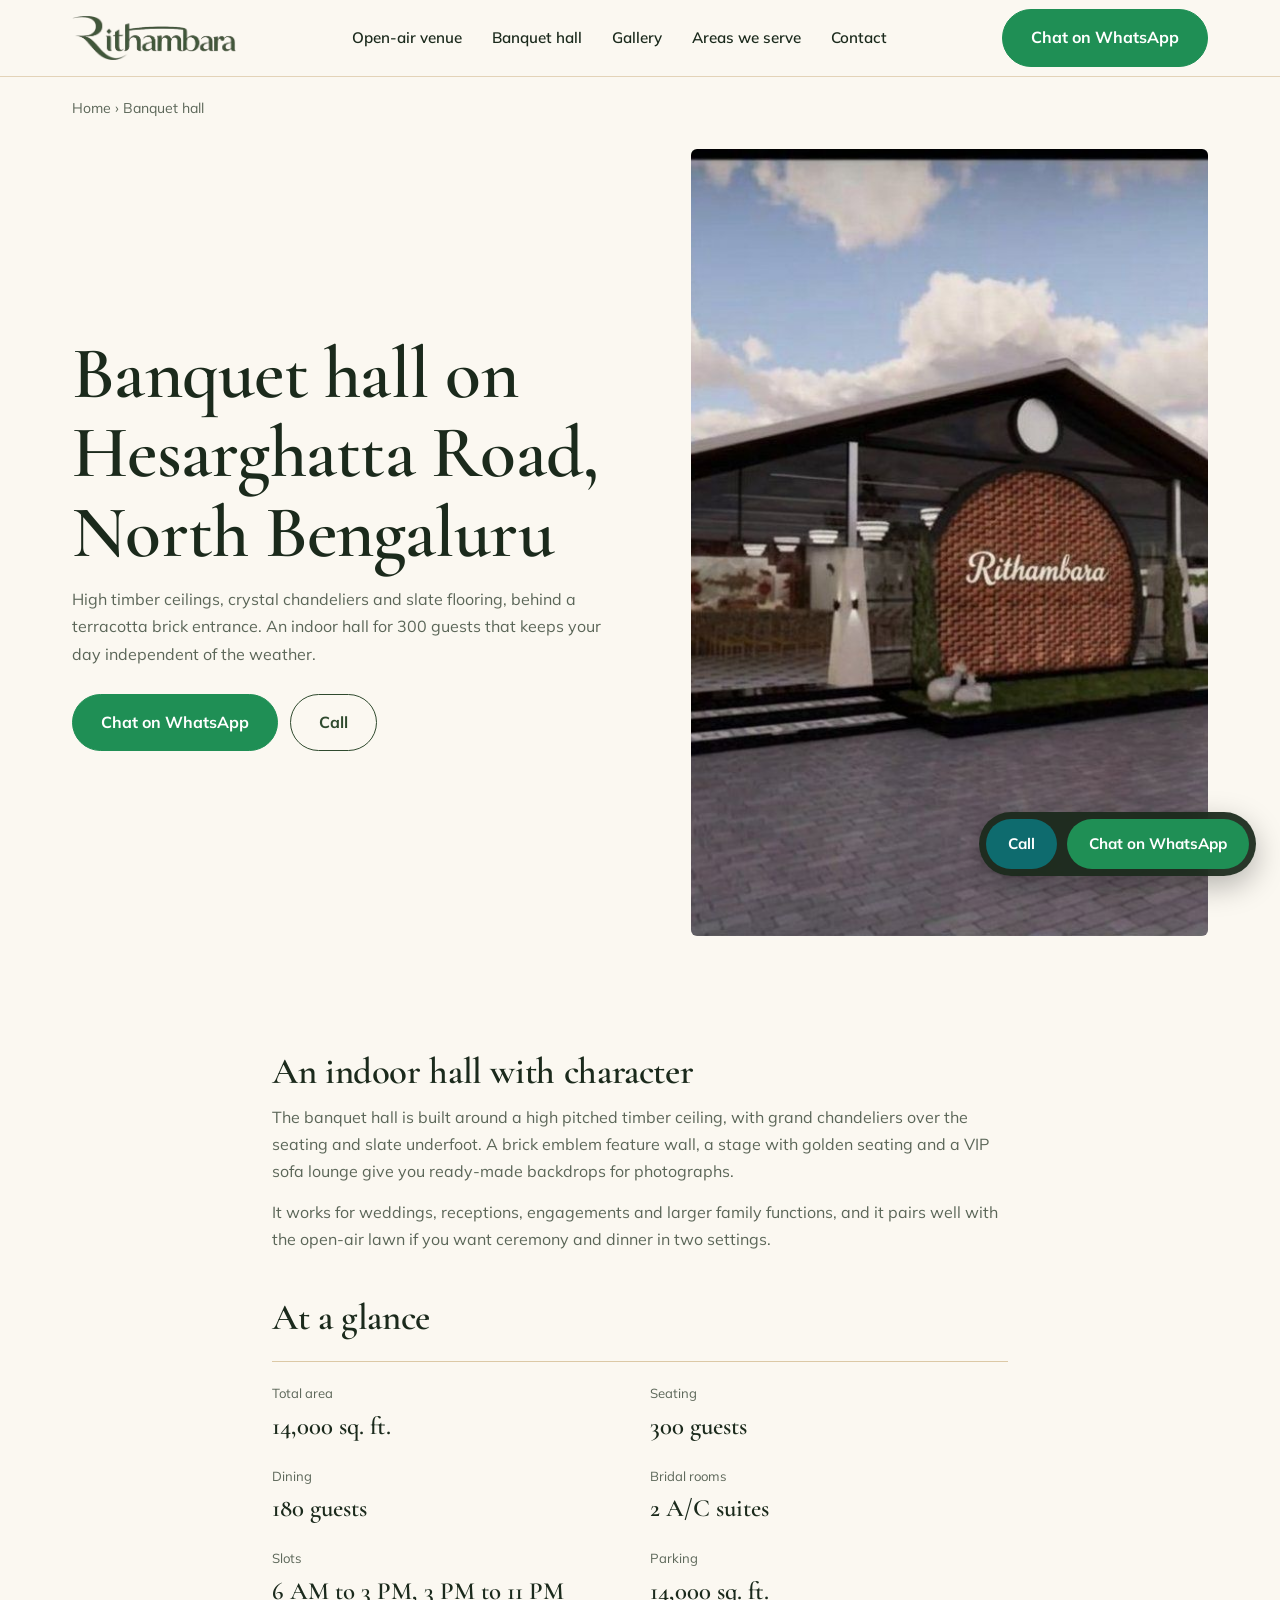
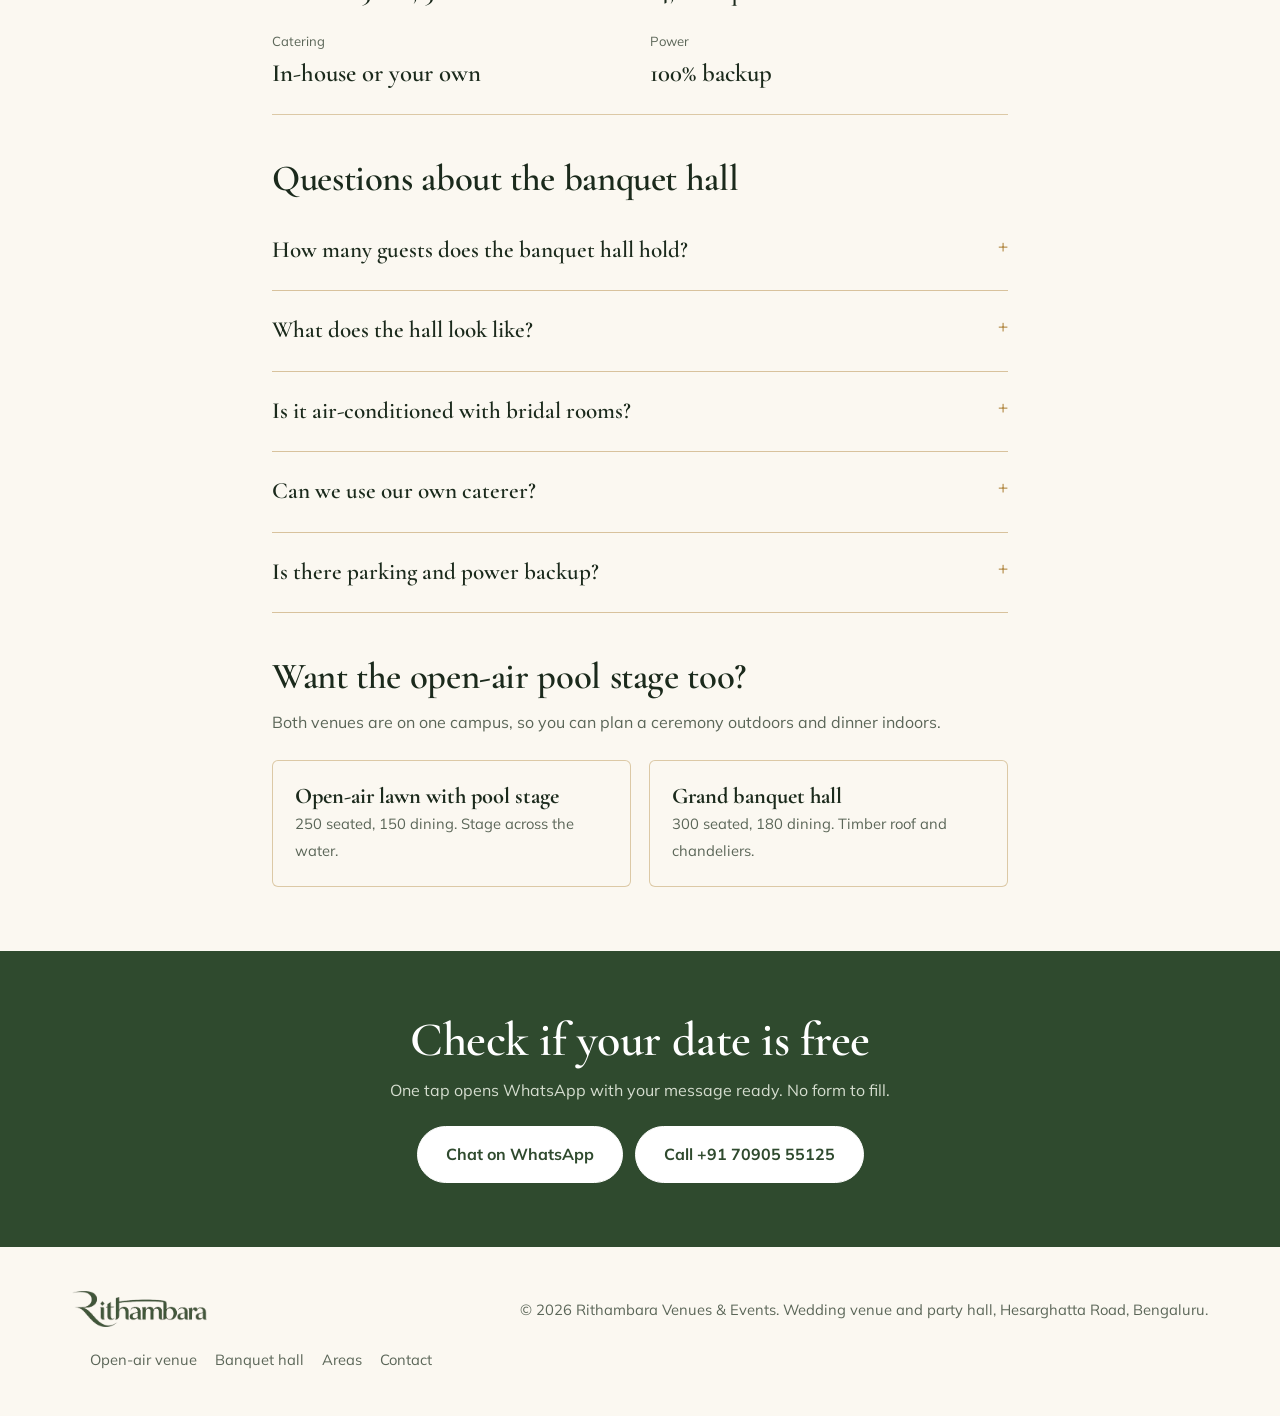
==== banquet-hall/index.html @ 6a990201 "first updated version" ====
<!DOCTYPE html>
<html lang="en-IN">
<head>
<meta charset="UTF-8">
<meta name="viewport" content="width=device-width, initial-scale=1">
<title>Banquet Hall on Hesarghatta Road, Bengaluru | Rithambara</title>
<meta name="description" content="Indoor banquet hall near North Bengaluru: timber pitched ceiling, chandeliers, slate flooring. 300 seated, 180 dining, 2 A/C bridal rooms, large parking.">
<meta name="robots" content="index, follow, max-image-preview:large">
<meta name="theme-color" content="#2F4A2E">
<link rel="canonical" href="https://rithambara.in/banquet-hall/">
<link rel="icon" type="image/png" href="../assets/favicon.png">
<meta property="og:type" content="website"><meta property="og:locale" content="en_IN"><meta property="og:site_name" content="Rithambara Venues &amp; Events">
<meta property="og:title" content="Banquet Hall on Hesarghatta Road, Bengaluru | Rithambara"><meta property="og:description" content="Indoor banquet hall near North Bengaluru: timber pitched ceiling, chandeliers, slate flooring. 300 seated, 180 dining, 2 A/C bridal rooms, large parking."><meta property="og:url" content="https://rithambara.in/banquet-hall/">
<meta property="og:image" content="https://rithambara.in/IMG-20260905-WA0047.jpg"><meta name="twitter:card" content="summary_large_image">
<link rel="preconnect" href="https://fonts.googleapis.com"><link rel="preconnect" href="https://fonts.gstatic.com" crossorigin>
<link href="https://fonts.googleapis.com/css2?family=Cormorant+Garamond:ital,wght@0,500;0,600;1,500&family=Mulish:wght@400;500;700&display=swap" rel="stylesheet">
<link rel="stylesheet" href="../assets/style.css">
<script type="application/ld+json">{"@context": "https://schema.org", "@graph": [{"@type": "BreadcrumbList", "itemListElement": [{"@type": "ListItem", "position": 1, "name": "Home", "item": "https://rithambara.in/"}, {"@type": "ListItem", "position": 2, "name": "Banquet hall", "item": "https://rithambara.in/banquet-hall/"}]}, {"@type": "WebPage", "url": "https://rithambara.in/banquet-hall/", "name": "Banquet Hall on Hesarghatta Road, Bengaluru | Rithambara", "description": "Indoor banquet hall near North Bengaluru: timber pitched ceiling, chandeliers, slate flooring. 300 seated, 180 dining, 2 A/C bridal rooms, large parking.", "about": {"@id": "https://rithambara.in/#venue"}}, {"@type": "FAQPage", "mainEntity": [{"@type": "Question", "name": "How many guests does the banquet hall hold?", "acceptedAnswer": {"@type": "Answer", "text": "It seats 300 guests, with dining for 180, across 14,000 sq. ft."}}, {"@type": "Question", "name": "What does the hall look like?", "acceptedAnswer": {"@type": "Answer", "text": "It has high pitched timber ceilings, crystal chandeliers, slate flooring, a terracotta brick entrance and a brick feature wall."}}, {"@type": "Question", "name": "Is it air-conditioned with bridal rooms?", "acceptedAnswer": {"@type": "Answer", "text": "The venue has two air-conditioned bridal rooms. Ask our team about cooling for the main hall when you enquire."}}, {"@type": "Question", "name": "Can we use our own caterer?", "acceptedAnswer": {"@type": "Answer", "text": "Yes. You can use our in-house catering or bring your preferred external caterer."}}, {"@type": "Question", "name": "Is there parking and power backup?", "acceptedAnswer": {"@type": "Answer", "text": "Yes. There is 14,000 sq. ft. of parking and 100% power backup for lighting and sound."}}]}]}</script>
</head>
<body>
<div class="ann" id="ann">Grand Opening on 22 November. You are invited! <a href="https://wa.me/917090555125?text=Hi%20Rithambara%20team%2C%20I%27d%20like%20to%20attend%20the%20Grand%20Opening%20on%2022%20November.%20Please%20share%20the%20details." target="_blank" rel="noopener">RSVP on WhatsApp</a></div>
<header><div class="wrap bar">
 <a href="../" aria-label="Rithambara home"><img src="../assets/logo.png" alt="Rithambara" width="164" height="44"></a>
 <nav id="nav" aria-label="Main"><ul><li><a href="../open-air-wedding-venue/">Open-air venue</a></li><li><a href="../banquet-hall/">Banquet hall</a></li><li><a href="../gallery/">Gallery</a></li><li><a href="../wedding-venues-bangalore/">Areas we serve</a></li><li><a href="../contact/">Contact</a></li></ul></nav>
 <a class="btn wa-b hdr-cta" href="https://wa.me/917090555125?text=Hi%20Rithambara%20team%2C%20I%27d%20like%20to%20check%20availability%20for%20my%20event.%20Please%20share%20details%20and%20pricing." target="_blank" rel="noopener">Chat on WhatsApp</a>
 <button class="menu" id="menuBtn" aria-label="Open menu" aria-expanded="false" aria-controls="nav">&#9776;</button>
</div></header>
<nav class="crumbs" aria-label="Breadcrumb"><a href="../">Home</a> &rsaquo; Banquet hall</nav>
<main>
<section class="ph"><div class="wrap"><div><h1>Banquet hall on Hesarghatta Road, North Bengaluru</h1><p class="lead">High timber ceilings, crystal chandeliers and slate flooring, behind a terracotta brick entrance. An indoor hall for 300 guests that keeps your day independent of the weather.</p><div class="acts"><a class="btn wa-b" href="https://wa.me/917090555125?text=Hi%20Rithambara%20team%2C%20I%27m%20interested%20in%20Venue%202%20%28banquet%20hall%29.%20Is%20my%20date%20available%3F%20Please%20share%20pricing." target="_blank" rel="noopener">Chat on WhatsApp</a><a class="btn ghost" href="tel:+917090555125">Call</a></div></div><img src="../IMG-20260905-WA0047.jpg" alt="Rithambara indoor banquet hall with timber pitched roof and chandeliers" width="1400" height="787" fetchpriority="high" decoding="async"></div></section>
<section class="pad"><div class="wrap prose">
<h2>An indoor hall with character</h2>
<p>The banquet hall is built around a high pitched timber ceiling, with grand chandeliers over the seating and slate underfoot. A brick emblem feature wall, a stage with golden seating and a VIP sofa lounge give you ready-made backdrops for photographs.</p>
<p>It works for weddings, receptions, engagements and larger family functions, and it pairs well with the open-air lawn if you want ceremony and dinner in two settings.</p>
<h2>At a glance</h2><dl><div><dt>Total area</dt><dd>14,000 sq. ft.</dd></div><div><dt>Seating</dt><dd>300 guests</dd></div><div><dt>Dining</dt><dd>180 guests</dd></div><div><dt>Bridal rooms</dt><dd>2 A/C suites</dd></div><div><dt>Slots</dt><dd>6 AM to 3 PM, 3 PM to 11 PM</dd></div><div><dt>Parking</dt><dd>14,000 sq. ft.</dd></div><div><dt>Catering</dt><dd>In-house or your own</dd></div><div><dt>Power</dt><dd>100% backup</dd></div></dl>
<h2>Questions about the banquet hall</h2><details><summary>How many guests does the banquet hall hold?</summary><p>It seats 300 guests, with dining for 180, across 14,000 sq. ft.</p></details><details><summary>What does the hall look like?</summary><p>It has high pitched timber ceilings, crystal chandeliers, slate flooring, a terracotta brick entrance and a brick feature wall.</p></details><details><summary>Is it air-conditioned with bridal rooms?</summary><p>The venue has two air-conditioned bridal rooms. Ask our team about cooling for the main hall when you enquire.</p></details><details><summary>Can we use our own caterer?</summary><p>Yes. You can use our in-house catering or bring your preferred external caterer.</p></details><details><summary>Is there parking and power backup?</summary><p>Yes. There is 14,000 sq. ft. of parking and 100% power backup for lighting and sound.</p></details>
<h2>Want the open-air pool stage too?</h2><p>Both venues are on one campus, so you can plan a ceremony outdoors and dinner indoors.</p><div class="cards"><a class="card" href="../open-air-wedding-venue/"><b>Open-air lawn with pool stage</b><span>250 seated, 150 dining. Stage across the water.</span></a><a class="card" href="../banquet-hall/"><b>Grand banquet hall</b><span>300 seated, 180 dining. Timber roof and chandeliers.</span></a></div>
</div></section>
<section class="cta"><div class="wrap"><h2>Check if your date is free</h2><p>One tap opens WhatsApp with your message ready. No form to fill.</p>
<a class="btn" href="https://wa.me/917090555125?text=Hi%20Rithambara%20team%2C%20I%27m%20interested%20in%20Venue%202%20%28banquet%20hall%29.%20Is%20my%20date%20available%3F%20Please%20share%20pricing." target="_blank" rel="noopener">Chat on WhatsApp</a><a class="btn" href="tel:+917090555125">Call +91 70905 55125</a></div></section>
</main>
<footer><div class="wrap foot"><img src="../assets/logo.png" alt="Rithambara" width="132" height="36" loading="lazy">
<p>&copy; 2026 Rithambara Venues &amp; Events. Wedding venue and party hall, Hesarghatta Road, Bengaluru.</p>
<p><a href="../open-air-wedding-venue/">Open-air venue</a><a href="../banquet-hall/">Banquet hall</a><a href="../wedding-venues-bangalore/">Areas</a><a href="../contact/">Contact</a></p></div></footer>
<div class="fab"><a class="c" href="tel:+917090555125">Call</a><a class="w" href="https://wa.me/917090555125?text=Hi%20Rithambara%20team%2C%20I%27m%20interested%20in%20Venue%202%20%28banquet%20hall%29.%20Is%20my%20date%20available%3F%20Please%20share%20pricing." target="_blank" rel="noopener">Chat on WhatsApp</a></div>
<script src="../assets/site.js" defer></script>
</body>
</html>
---- assets/style.css ----
:root{--green:#2F4A2E;--teal:#0E6B6E;--gold:#B58E4B;--ivory:#FBF8F1;--sand:#F1EBDC;--ink:#1B2A1C;--mute:#5B6658;--r:999px}
@media (prefers-color-scheme:dark){:root{--ivory:#121A13;--sand:#192319;--ink:#EEF0E6;--mute:#A9B3A4;--green:#7FA77B;--gold:#D2AE6C}}
*{box-sizing:border-box;margin:0}
html{scroll-behavior:smooth;scroll-padding-top:84px}
body{font:400 1rem/1.7 Mulish,system-ui,sans-serif;background:var(--ivory);color:var(--ink);-webkit-font-smoothing:antialiased}
img{max-width:100%;display:block}
a{color:inherit}
h1,h2,h3{font-family:'Cormorant Garamond',Georgia,serif;font-weight:600;line-height:1.08;letter-spacing:-.01em}
h1{font-size:clamp(2.6rem,6vw,4.6rem)}
h2{font-size:clamp(2rem,4vw,3rem)}
h3{font-size:1.7rem}
:focus-visible{outline:3px solid var(--teal);outline-offset:3px}
.wrap{max-width:1180px;margin:0 auto;padding:0 22px}
section{padding:92px 0}
.lead{color:var(--mute);max-width:56ch;margin-top:14px}
.btn{display:inline-flex;align-items:center;gap:10px;padding:14px 28px;border-radius:var(--r);font-weight:700;text-decoration:none;border:1.5px solid var(--green);background:var(--green);color:#fff;cursor:pointer;font-size:1rem;font-family:inherit;transition:background .2s,color .2s}
.btn:hover{background:var(--teal);border-color:var(--teal)}
.btn.ghost{background:transparent;color:var(--green)}
.btn.ghost:hover{background:var(--green);color:#fff;border-color:var(--green)}
@media (prefers-color-scheme:dark){.btn{color:#0f160f}.btn.ghost{color:var(--green)}.btn.ghost:hover{color:#0f160f}}

/* header */
header{position:sticky;top:0;z-index:30;background:color-mix(in srgb,var(--ivory) 92%,transparent);backdrop-filter:blur(10px);border-bottom:1px solid color-mix(in srgb,var(--gold) 35%,transparent)}
.bar{display:flex;align-items:center;justify-content:space-between;height:76px}
.bar img{height:44px;width:auto}
@media (prefers-color-scheme:dark){.bar img,.foot img{filter:brightness(2.2) saturate(.8)}}
nav ul{display:flex;gap:30px;list-style:none;padding:0;font-weight:600;font-size:.95rem}
nav a{text-decoration:none;padding:6px 0;border-bottom:2px solid transparent}
nav a:hover{border-color:var(--gold)}
.menu{display:none;background:none;border:0;font-size:1.7rem;color:var(--ink);cursor:pointer}
@media(max-width:820px){
 .menu{display:block}
 nav{position:absolute;left:0;right:0;top:76px;background:var(--ivory);border-bottom:1px solid var(--sand);display:none;padding:12px 22px 22px}
 nav.open{display:block}
 nav ul{flex-direction:column;gap:6px}
 nav a{display:block;padding:10px 0}
 .hdr-cta{display:none}
 section{padding:64px 0}
}

/* hero */
.hero{padding:48px 0 80px;overflow:hidden}
.hero h1{font-size:clamp(2.1rem,8vw,4.4rem)}
.hero .wrap{display:grid;grid-template-columns:1.1fr .9fr;gap:56px;align-items:center}
.hero p.lead{font-size:1.1rem}
.hero .acts{display:flex;flex-wrap:wrap;gap:12px;margin-top:28px}
.note{font-size:.88rem;color:var(--mute);margin-top:12px}
.btn.wa-b{background:#1F8F55;border-color:#1F8F55;color:#fff}
.btn.wa-b:hover{background:#17703F;border-color:#17703F}
.facts{display:flex;flex-wrap:wrap;gap:10px 26px;margin-top:30px;padding-top:22px;border-top:1px solid color-mix(in srgb,var(--gold) 50%,transparent);color:var(--mute);font-size:.95rem}
.facts b{color:var(--ink)}
.arch{position:relative;aspect-ratio:4/5;border-radius:999px 999px 24px 24px;overflow:hidden;background:var(--sand);box-shadow:0 0 0 8px var(--ivory),0 0 0 9.5px var(--gold)}
.arch img{width:100%;height:100%;object-fit:cover}
.badge{position:absolute;right:0;bottom:28px;background:var(--green);color:#fff;padding:12px 20px;border-radius:var(--r) 0 0 var(--r);font-family:'Cormorant Garamond',serif;font-size:1.25rem;font-style:italic}
@media(max-width:820px){.hero{padding:16px 0 44px}.hero .wrap{grid-template-columns:1fr;gap:28px}.arch{order:-1;aspect-ratio:4/3;border-radius:240px 240px 18px 18px;margin:0 9px}.hero .acts .btn{flex:1;justify-content:center;padding:14px 10px}.badge{font-size:1.05rem;padding:9px 16px;bottom:18px}}

/* venues */
.venues{background:var(--sand)}
.vgrid{display:grid;grid-template-columns:1fr 1fr;gap:34px;margin-top:48px}
.venue{background:var(--ivory);border-radius:6px 6px 220px 220px/6px 6px 40px 40px;overflow:hidden;display:flex;flex-direction:column}
.venue>img{background:var(--sand);aspect-ratio:16/10;width:100%;object-fit:cover}
.vbody{padding:28px 30px 32px;display:flex;flex-direction:column;flex:1}
.tag{font-weight:700;font-size:.85rem;color:var(--teal);letter-spacing:.04em}
dl{display:grid;grid-template-columns:1fr 1fr;gap:18px 20px;margin:24px 0;padding:20px 0;border-block:1px solid color-mix(in srgb,var(--gold) 45%,transparent)}
dt{font-size:.82rem;color:var(--mute)}
dd{font-family:'Cormorant Garamond',serif;font-size:1.55rem;font-weight:600}
.slots{font-size:.92rem;color:var(--mute);margin-bottom:24px}
.vbody .btn{margin-top:auto;align-self:flex-start}
@media(max-width:820px){.vgrid{grid-template-columns:1fr}}

/* amenities */
.amen{display:grid;grid-template-columns:repeat(4,1fr);gap:0;margin-top:44px;border-top:1px solid var(--gold)}
.amen div{padding:28px 24px 8px 0}
.amen h3{font-size:1.4rem;margin-bottom:6px}
.amen p{color:var(--mute);font-size:.95rem}
@media(max-width:820px){.amen{grid-template-columns:1fr 1fr}}
@media(max-width:480px){.amen{grid-template-columns:1fr}}

/* gallery */
.gallery{background:var(--sand)}
.tabs{display:flex;flex-wrap:wrap;gap:10px;margin-top:26px}
.tabs button{padding:9px 20px;border-radius:var(--r);border:1.5px solid var(--green);background:transparent;color:var(--green);font:700 .92rem Mulish,sans-serif;cursor:pointer}
.tabs button[aria-pressed=true]{background:var(--green);color:var(--ivory)}
.gg{display:grid;grid-template-columns:repeat(3,1fr);gap:16px;margin-top:30px}
.gg figure{background:var(--sand);position:relative;aspect-ratio:4/3;overflow:hidden;border-radius:6px}
.gg figure[hidden]{display:none}
.gg img{width:100%;height:100%;object-fit:cover}
.gg figcaption{position:absolute;inset:auto 0 0;padding:34px 16px 12px;color:#fff;font-size:.9rem;background:linear-gradient(transparent,rgba(10,20,10,.78))}
@media(max-width:820px){.gg{grid-template-columns:1fr 1fr}}
@media(max-width:480px){.gg{grid-template-columns:1fr}}

/* booking */
.book{background:var(--green);color:#F6F3E8}
.book h2{color:#fff}
.book .lead{color:#D5DDCF}
.book .wrap{display:grid;grid-template-columns:.9fr 1.1fr;gap:56px;align-items:center}
.quick{display:grid;gap:22px}
fieldset{border:0;padding:0;min-width:0}
legend{font-weight:700;font-size:.92rem;margin-bottom:10px;padding:0}
legend span,.quick label span.o{font-weight:400;opacity:.75}
.chips{display:flex;flex-wrap:wrap;gap:8px}
.chips label{position:relative}
.chips input{position:absolute;opacity:0;inset:0;width:100%;height:100%;cursor:pointer}
.chips span{display:block;padding:10px 16px;border-radius:var(--r);border:1.5px solid rgba(255,255,255,.4);font-size:.92rem;font-weight:600}
.chips input:checked+span{background:#fff;color:#2F4A2E;border-color:#fff}
.chips input:focus-visible+span{outline:3px solid #fff;outline-offset:2px}
.quick label.d{display:block;font-weight:700;font-size:.92rem}
.quick input[type=date]{margin-top:8px;max-width:240px;padding:11px 14px;border-radius:10px;border:1.5px solid rgba(255,255,255,.4);background:rgba(255,255,255,.08);color:#fff;font:inherit;color-scheme:dark}
.book .btn.wa-b{background:#fff;color:#2F4A2E;border-color:#fff;justify-content:center;font-size:1.1rem;padding:17px 28px}
.book .btn.wa-b:hover{background:#B58E4B;border-color:#B58E4B;color:#1B2A1C}
.alt{text-align:center;font-size:.95rem}
.alt a{font-weight:700}
@media(max-width:820px){.book .wrap{grid-template-columns:1fr;gap:30px}}

/* faq */
details{border-bottom:1px solid color-mix(in srgb,var(--gold) 50%,transparent);padding:20px 0}
summary{cursor:pointer;font-family:'Cormorant Garamond',serif;font-size:1.45rem;font-weight:600;list-style:none;display:flex;justify-content:space-between;gap:16px}
summary::after{content:'+';color:var(--gold);font-size:1.6rem;line-height:1}
details[open] summary::after{content:'\2212'}
details p{margin-top:10px;color:var(--mute);max-width:64ch}
.faq .wrap{max-width:820px}

/* location */
.loc{background:var(--sand)}
.loc .wrap{display:grid;grid-template-columns:1fr 1.1fr;gap:56px;align-items:center}
address{font-style:normal;margin-top:22px}
address p{margin-bottom:12px}
.map{border-radius:6px;overflow:hidden;height:420px;border:1.5px solid var(--gold)}
.map iframe{width:100%;height:100%;border:0}
@media(max-width:820px){.loc .wrap{grid-template-columns:1fr}.map{height:320px}}

footer{padding:44px 0;color:var(--mute);font-size:.92rem}
.foot{display:flex;flex-wrap:wrap;gap:20px;justify-content:space-between;align-items:center}
.foot img{height:36px;width:auto}
.foot a{margin-left:18px;text-decoration:none}

/* contact bar */
body{padding-bottom:78px}
.fab{position:fixed;z-index:40;left:0;right:0;bottom:0;display:grid;grid-template-columns:1fr 1.7fr;gap:10px;padding:10px 14px calc(10px + env(safe-area-inset-bottom));background:color-mix(in srgb,var(--ivory) 95%,transparent);backdrop-filter:blur(10px);border-top:1px solid color-mix(in srgb,var(--gold) 45%,transparent)}
.fab a{text-align:center;padding:14px 10px;border-radius:var(--r);color:#fff;text-decoration:none;font-weight:700;font-size:.95rem}
.fab .c{background:var(--teal)}.fab .w{background:#1F8F55}
@media(min-width:821px){body{padding-bottom:0}.fab{left:auto;right:24px;bottom:24px;display:flex;padding:7px;border:0;border-radius:var(--r);background:rgba(27,42,28,.94);box-shadow:0 10px 30px rgba(0,0,0,.28)}.fab a{padding:12px 22px}}
/* signature + invitation */
.sig .wrap{display:grid;grid-template-columns:1.1fr .9fr;gap:56px;align-items:center}
.sigimg{border-radius:6px;overflow:hidden;aspect-ratio:4/3;background:var(--sand)}
.sigimg img{width:100%;height:100%;object-fit:cover}
.pts{list-style:none;padding:0;margin:22px 0 28px;display:grid;gap:10px}
.pts li{padding-left:30px;position:relative}
.pts li::before{content:'';position:absolute;left:0;top:.85em;width:18px;height:1.5px;background:var(--gold)}
.sig+#amenities{padding-top:0}
@media(max-width:820px){.sig .wrap{grid-template-columns:1fr;gap:28px}}
.ann{background:var(--gold);color:#1B2A1C;text-align:center;font-size:.92rem;font-weight:700;padding:10px 16px;line-height:1.4}
.ann a{text-decoration:underline;margin-left:6px;white-space:nowrap}
dialog{border:0;padding:0;background:var(--ivory);color:var(--ink);width:min(440px,92vw);border-radius:20px;overflow:hidden;box-shadow:0 30px 80px rgba(0,0,0,.4)}
dialog::backdrop{background:rgba(15,25,15,.55);backdrop-filter:blur(3px)}
dialog>img{width:100%;height:160px;object-fit:cover}
.ib{padding:22px 26px 26px;display:grid;gap:10px}
.ib .btn{justify-content:center;margin-top:6px}
.eyebrow{color:var(--teal);font-weight:700;letter-spacing:.08em;text-transform:uppercase;font-size:.78rem}
dialog h2{font-size:2.2rem}
.when b{font-size:1.05rem}.when span{color:var(--teal);font-weight:700;margin-left:6px}
.later{background:none;border:0;color:var(--mute);font:600 .95rem Mulish,sans-serif;cursor:pointer;padding:8px;text-decoration:underline}
.x{position:absolute;top:10px;right:10px;width:42px;height:42px;border-radius:50%;border:0;background:rgba(255,255,255,.94);color:#1B2A1C;font-size:1.6rem;line-height:1;cursor:pointer;z-index:2}
@media(max-width:820px){dialog{margin:auto 0 0;width:100%;max-width:100%;border-radius:22px 22px 0 0}dialog>img{height:130px}}
@media(prefers-reduced-motion:reduce){html{scroll-behavior:auto}*{transition:none!important}}

/* inner pages */
.crumbs{font-size:.88rem;color:var(--mute);padding:20px 22px 0;max-width:1180px;margin:0 auto}
.crumbs a{text-decoration:none}.crumbs a:hover{text-decoration:underline}
.ph{padding:28px 0 52px}.ph .wrap{display:grid;grid-template-columns:1.05fr .95fr;gap:48px;align-items:center}
.ph img{border-radius:6px;width:100%;aspect-ratio:4/3;object-fit:cover;background:var(--sand)}
.ph .acts{display:flex;flex-wrap:wrap;gap:12px;margin-top:26px}
.prose{max-width:780px}.prose h2{margin:44px 0 12px;font-size:clamp(1.7rem,3vw,2.3rem)}.prose h2:first-child{margin-top:0}
.prose p{margin-bottom:14px;color:var(--mute)}.prose ul{margin:0 0 14px 20px;color:var(--mute)}
.band{background:var(--sand)}
.cards{display:grid;grid-template-columns:repeat(auto-fill,minmax(250px,1fr));gap:18px;margin-top:24px}
.card{display:block;padding:22px;border:1px solid color-mix(in srgb,var(--gold) 45%,transparent);border-radius:6px;text-decoration:none;background:var(--ivory)}
.card:hover{border-color:var(--teal)}.card b{font-family:'Cormorant Garamond',serif;font-size:1.4rem;display:block;line-height:1.2}.card span{color:var(--mute);font-size:.92rem}
.chiplinks{display:flex;flex-wrap:wrap;gap:10px;margin-top:20px}
.chiplinks a{padding:9px 18px;border:1.5px solid var(--green);border-radius:999px;text-decoration:none;font-weight:700;font-size:.92rem;color:var(--green)}
.chiplinks a:hover{background:var(--green);color:var(--ivory)}
.cta{background:var(--green);color:#F6F3E8;text-align:center;padding:64px 0}.cta h2{color:#fff}.cta p{color:#D5DDCF;margin-top:10px}
.cta .btn{margin:22px 6px 0;background:#fff;color:#2F4A2E;border-color:#fff}.cta .btn:hover{background:#B58E4B;border-color:#B58E4B;color:#1B2A1C}
section.pad{padding:64px 0}
@media(max-width:820px){.ph .wrap{grid-template-columns:1fr;gap:24px}.ph img{order:-1}}
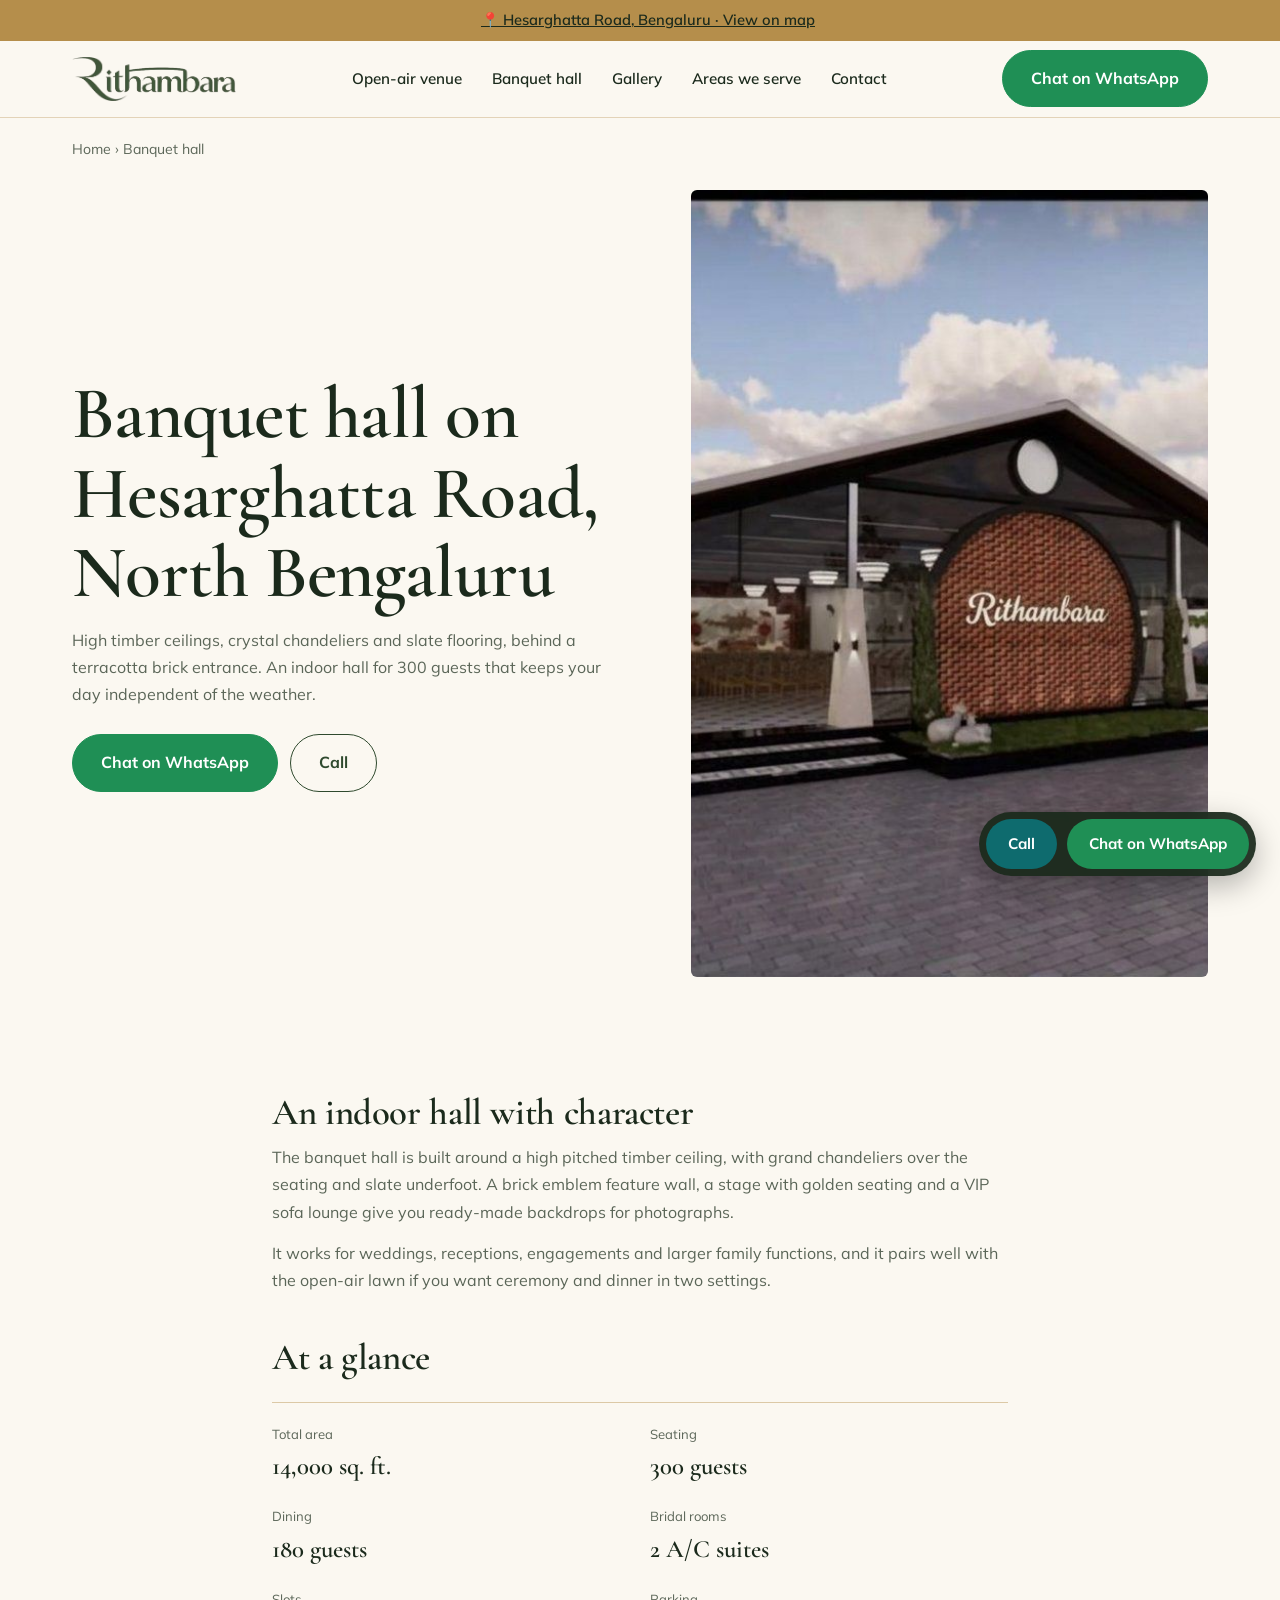
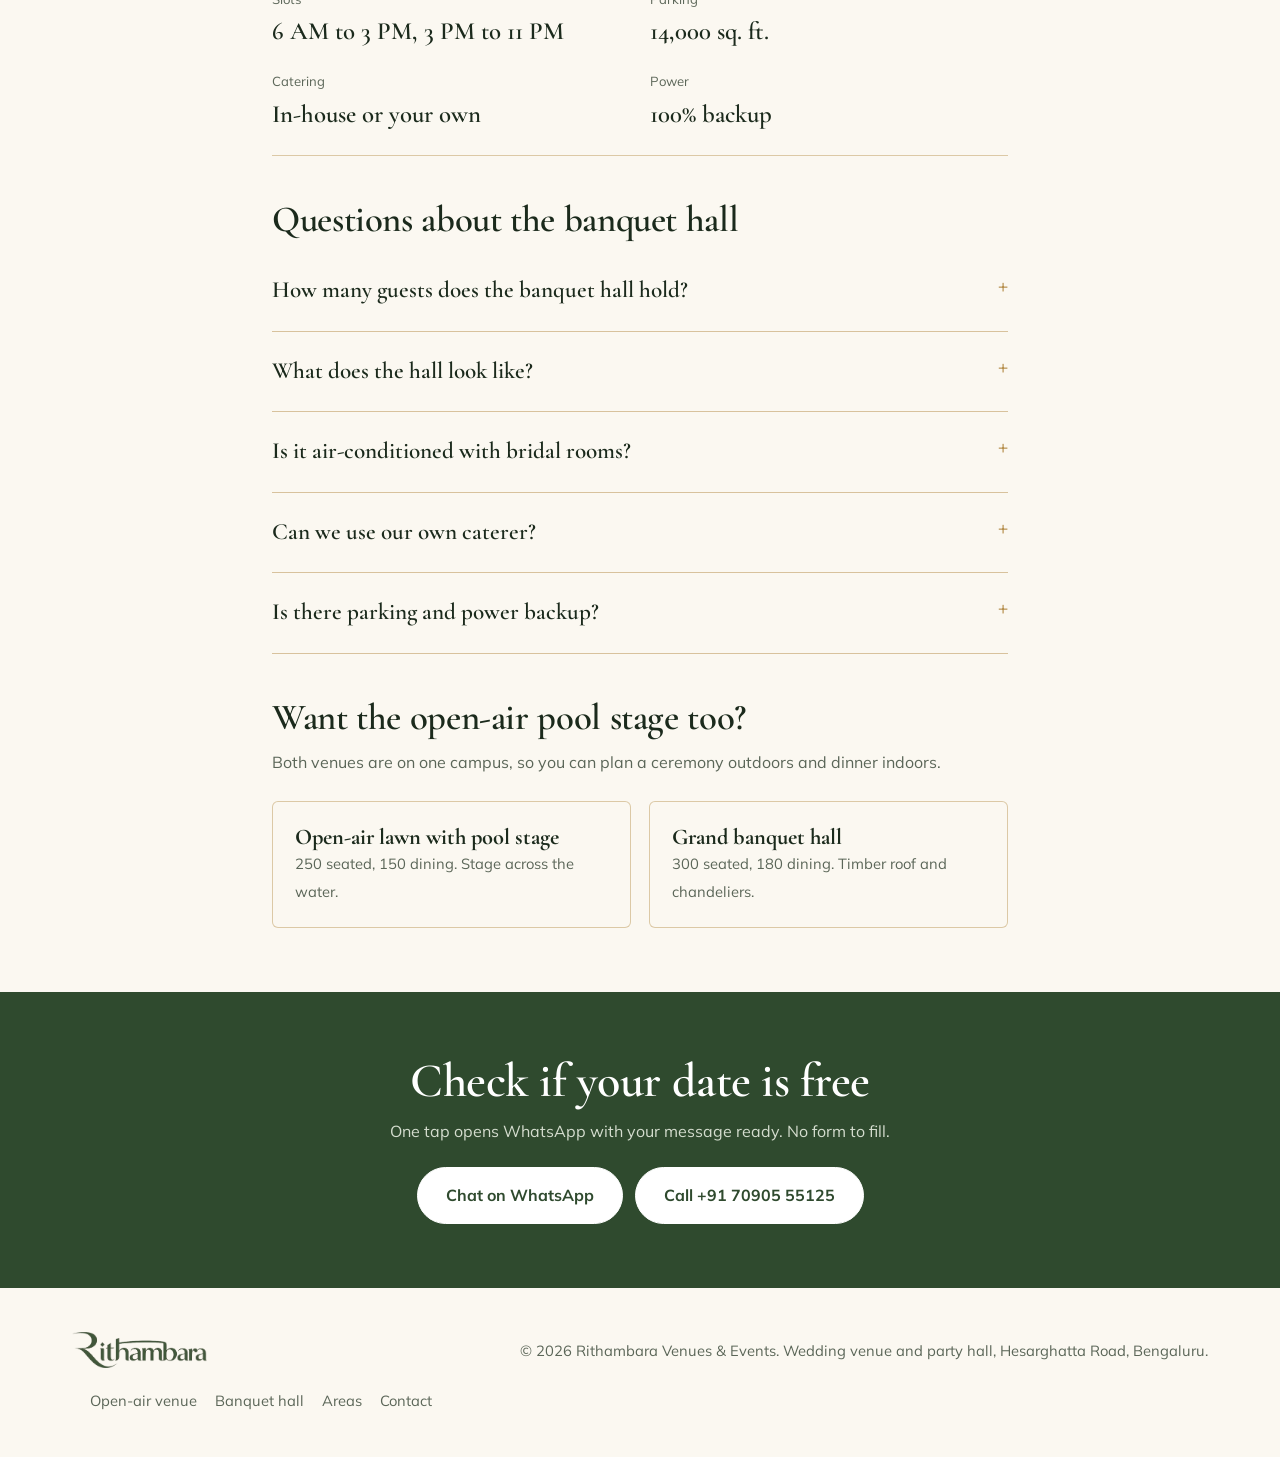
==== commit d64986df: "added right address" ====
--- a/banquet-hall/index.html
+++ b/banquet-hall/index.html
@@ -18,7 +18,7 @@
 <script type="application/ld+json">{"@context": "https://schema.org", "@graph": [{"@type": "BreadcrumbList", "itemListElement": [{"@type": "ListItem", "position": 1, "name": "Home", "item": "https://rithambara.in/"}, {"@type": "ListItem", "position": 2, "name": "Banquet hall", "item": "https://rithambara.in/banquet-hall/"}]}, {"@type": "WebPage", "url": "https://rithambara.in/banquet-hall/", "name": "Banquet Hall on Hesarghatta Road, Bengaluru | Rithambara", "description": "Indoor banquet hall near North Bengaluru: timber pitched ceiling, chandeliers, slate flooring. 300 seated, 180 dining, 2 A/C bridal rooms, large parking.", "about": {"@id": "https://rithambara.in/#venue"}}, {"@type": "FAQPage", "mainEntity": [{"@type": "Question", "name": "How many guests does the banquet hall hold?", "acceptedAnswer": {"@type": "Answer", "text": "It seats 300 guests, with dining for 180, across 14,000 sq. ft."}}, {"@type": "Question", "name": "What does the hall look like?", "acceptedAnswer": {"@type": "Answer", "text": "It has high pitched timber ceilings, crystal chandeliers, slate flooring, a terracotta brick entrance and a brick feature wall."}}, {"@type": "Question", "name": "Is it air-conditioned with bridal rooms?", "acceptedAnswer": {"@type": "Answer", "text": "The venue has two air-conditioned bridal rooms. Ask our team about cooling for the main hall when you enquire."}}, {"@type": "Question", "name": "Can we use our own caterer?", "acceptedAnswer": {"@type": "Answer", "text": "Yes. You can use our in-house catering or bring your preferred external caterer."}}, {"@type": "Question", "name": "Is there parking and power backup?", "acceptedAnswer": {"@type": "Answer", "text": "Yes. There is 14,000 sq. ft. of parking and 100% power backup for lighting and sound."}}]}]}</script>
 </head>
 <body>
-<div class="ann" id="ann">Grand Opening on 22 November. You are invited! <a href="https://wa.me/917090555125?text=Hi%20Rithambara%20team%2C%20I%27d%20like%20to%20attend%20the%20Grand%20Opening%20on%2022%20November.%20Please%20share%20the%20details." target="_blank" rel="noopener">RSVP on WhatsApp</a></div>
+<div class="ann" id="ann"><span id="annEv">Grand Opening on 22 November. You are invited! <a href="https://wa.me/917090555125?text=Hi%20Rithambara%20team%2C%20I%27d%20like%20to%20attend%20the%20Grand%20Opening%20on%2022%20November.%20Please%20share%20the%20details." target="_blank" rel="noopener">RSVP on WhatsApp</a></span><a class="annmap" href="https://www.google.com/maps/search/?api=1&query=13.118608,77.483178" target="_blank" rel="noopener">&#128205; Hesarghatta Road, Bengaluru &middot; View on map</a></div>
 <header><div class="wrap bar">
  <a href="../" aria-label="Rithambara home"><img src="../assets/logo.png" alt="Rithambara" width="164" height="44"></a>
  <nav id="nav" aria-label="Main"><ul><li><a href="../open-air-wedding-venue/">Open-air venue</a></li><li><a href="../banquet-hall/">Banquet hall</a></li><li><a href="../gallery/">Gallery</a></li><li><a href="../wedding-venues-bangalore/">Areas we serve</a></li><li><a href="../contact/">Contact</a></li></ul></nav>
--- a/assets/style.css
+++ b/assets/style.css
@@ -183,3 +183,6 @@
 .cta .btn{margin:22px 6px 0;background:#fff;color:#2F4A2E;border-color:#fff}.cta .btn:hover{background:#B58E4B;border-color:#B58E4B;color:#1B2A1C}
 section.pad{padding:64px 0}
 @media(max-width:820px){.ph .wrap{grid-template-columns:1fr;gap:24px}.ph img{order:-1}}
+
+.ann .annmap{display:block;margin:3px 0 0;font-weight:600;white-space:normal}
+@media(min-width:821px){.ann .annmap{display:inline;margin:0 0 0 16px}}
